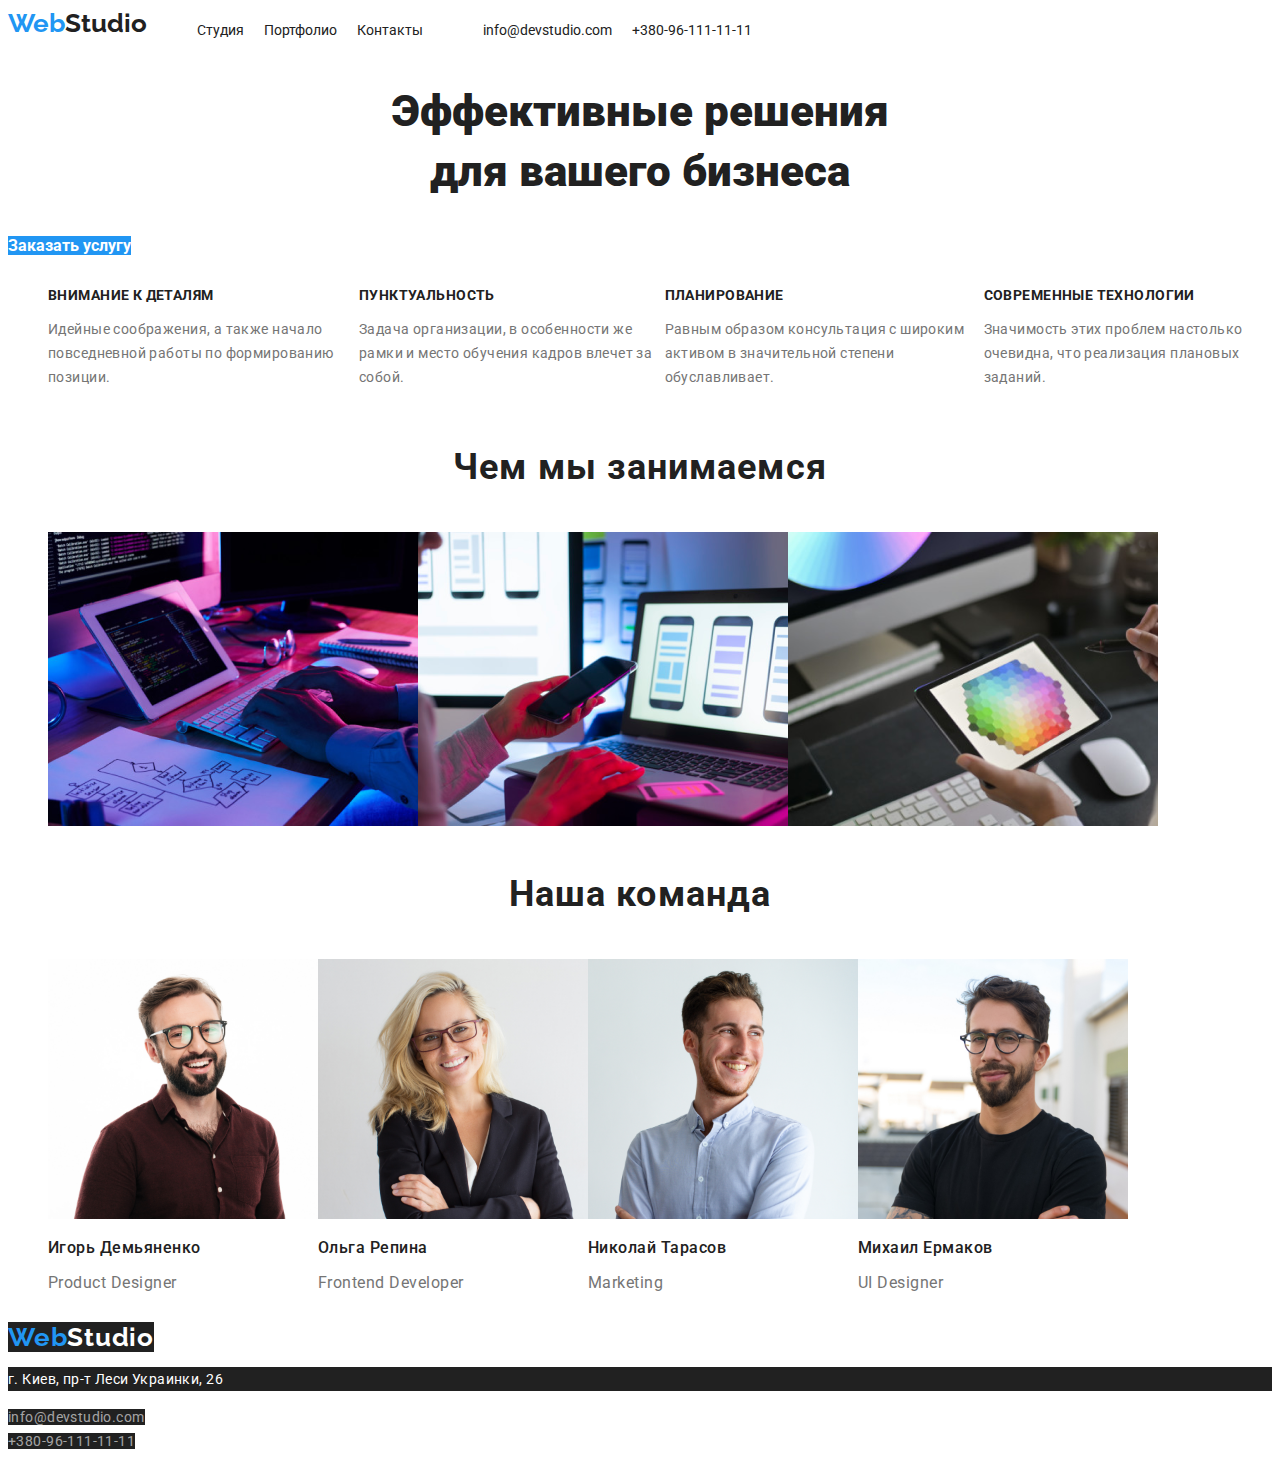
==== index.html @ ad435b64 "adding styles" ====
<!DOCTYPE html>
<html lang="ru">
<head>
    <meta charset="UTF-8">
    <meta http-equiv="X-UA-Compatible" content="IE=edge">
    <meta name="viewport" content="width=device-width, initial-scale=1.0">
    <title>WebStudio</title>
    <link href="https://fonts.googleapis.com/css2?family=Raleway:wght@700&family=Roboto:wght@400;700;900&display=swap"
        rel="stylesheet">
    <link rel="stylesheet" href="./css/styles.css">

</head>

<body>
    <header>
        <nav class="navigation">
        <a class="logo" href="https://brainlab.com" target="_blank">
        <span class="logo-begin">Web</span>Studio
        </a>
    <ul class="link">
        <li><a class="link-nav" href="#" target="_blank">Студия</a></li>
        <li><a class="link-nav" href="/portfolio/index.html" target="_blank">Портфолио</a></li>
        <li><a class="link-nav" href="#" target="_blank">Контакты</a></li>
    </ul>
    <ul class="address-link">
        <li><a class="link-address" href="mailto:info@devstudio.com" target="_blank">info@devstudio.com</a></li>
        <li><a class="link-address" href="tel:+380961111111" target="_blank">+380-96-111-11-11</a></li>
    </ul>
</nav>
        
    </header>
    <main>
        <section>
            <h1 class="hero">Эффективные решения<br> для вашего бизнеса</h1>
            <a href class="hero-link">Заказать услугу</a>
        </section>
        <section>
            <ul class="information">
                <li>
                    <h2 class="header">Внимание к деталям</h2>
                    <p class="header-text">Идейные соображения, а также начало повседневной работы по формированию позиции.</p>
                </li>
                <li>
                    <h2 class="header">Пунктуальность</h2>
                    <p class="header-text">Задача организации, в особенности же рамки и место обучения кадров влечет за собой.</p>
                </li>
                <li>
                    <h2 class="header">Планирование</h2>
                    <p class="header-text">Равным образом консультация с широким активом в значительной степени обуславливает.</p>
                </li>
                <li>
                    <h2 class="header">Современные технологии</h2>
                    <p class="header-text">Значимость этих проблем настолько очевидна, что реализация плановых заданий.</p>
                </li>
            </ul>
        </section>
        <section>
            <h2 class="section-work">Чем мы занимаемся</h2>
            <ul class="work-photo">
                <li>
                    <img src="/images/img1.png" alt="работа за компютером" width="370">
                </li>
                <li>
                    <img src="/images/img2.png" alt="работа с телефоном" width="370">
                </li>
                <li>
                    <img src="/images/img 3.png" alt="работа с планшето" width="370">
                </li>
            </ul>
        </section>
        <section>
            <h2 class="section-team">Наша команда</h2>
            <ul class="team">
                <li>
                    <img src="/images/img2,1.jpg" alt="мужчина" width="270">
                    <p class="name-employee">Игорь Демьяненко</p>
                    <p class="job-title">Product Designer</p>
                </li>
                <li>
                    <img src="/images/img 2,2.jpg" alt="женщина" width="270">
                    <p class="name-employee">Ольга Репина</p>
                    <p class="job-title">Frontend Developer</p>
                </li>
                <li>
                    <img src="/images/img 2,3.jpg" alt="мужчина" width="270">
                    <p class="name-employee">Николай Тарасов</p>
                    <p class="job-title">Marketing</p>
                </li>
                <li>
                    <img src="/images/img 2,4.jpg" alt="мужчина" width="270">
                    <p class="name-employee">Михаил Ермаков</p>
                    <p class="job-title">UI Designer</p>
                     </li>
            </ul>
        </section>
    </main>
    <footern class="">
        <a href="https://brainlab.com" class="footer-logo" target="_blank">
        <span class="footer-begin">Web</span>Studio
        </a>
        <address>
            <p class="address">г. Киев, пр-т Леси Украинки, 26</p>
            
                <a class="link-footer" href="mailto:info@devstudio.com" target="_blank">info@devstudio.com</a><br>
                <a class="link-footer" href="tel:+380961111111" target="_blank">+380-96-111-11-11</a>
            
        </address>
    </footer>
</body>
</html>
---- css/styles.css ----
body{
    font-family: 'Roboto';
    font-size: 14px;
    color: #212121;
    font-style: normal;
}


ul {
    list-style: none;
}

.navigation{
    display: inline-flex;
}

.logo{
    font-family: 'Raleway';
    font-size: 26px;
    font-weight: 700;
    line-height: 31px;
    color: #212121;
    text-decoration: none;
}

.logo-begin {
    color: #2196F3;
}

.link{
    display: inline-flex;
}

.link-nav{
    color: #212121;
    text-decoration: none;
    margin: 10px;

}

.link-nav:hover,
.link-nav:focus{
    color: #2196F3;
}

.address-link{
    display: inline-flex;
}

.link-address{
    color: #212121;
    text-decoration: none;
    margin: 10px;
}

.link-address:hover,
.link-address:focus{
    color:  #2196F3;
}

.hero{
    font-weight: 900;
    font-size: 44px;
    line-height: 60px;
    text-align: center;
}

.hero-link{
    color: #FFFFFF;
    font-weight: 700;
    font-size: 16px;
    line-height: 30px;
    background-color: #2196F3;
    text-decoration: none;
    text-align: center;
}

.header{
    font-weight: 700;
    font-size: 14px;
    line-height: 16px;
    letter-spacing: 0.03em;
    text-transform: uppercase;
}

.information{
    display: inline-flex;
}
.header-text{
    
    font-weight: 400;
    font-size: 14px;
    line-height: 24px;
    letter-spacing: 0.03em;
    color: #757575;
}

.section-work{
    font-weight: 700;
    font-size: 36px;
    line-height: 42px;
    text-align: center;
    letter-spacing: 0.03em;
}

.work-photo{
    display: inline-flex;
}

.section-team{
    font-weight: 700;
    font-size: 36px;
    line-height: 42px;
    text-align: center;
    letter-spacing: 0.03em;
}

.team{
    display: inline-flex;
}

.name-employee{
    font-weight: 500;
    font-size: 16px;
    line-height: 19px;
    letter-spacing: 0.03em;
}

.job-title{
    font-weight: 400;
    font-size: 16px;
    line-height: 19px;
    letter-spacing: 0.03em;
    color: #757575;
}


.footer-logo{
    font-family: 'Raleway';
    font-weight: 700;
    font-size: 26px;
    line-height: 31px;
    letter-spacing: 0.03em;
    color: #ffffff;
    background-color: #212121;
    text-decoration: none;
}

.footer-begin{
    color: #2196F3;
}

.address{
    font-family: 'Roboto';
    font-style: normal;
    font-weight: 400;
    font-size: 14px;
    line-height: 24px; 
    letter-spacing: 0.03em;
    color: #FFFFFF;
    background-color: #212121;
    text-decoration: none;
}

.link-footer{
    font-family: 'Roboto';
    font-style: normal;
    font-weight: 400;
    font-size: 14px;
    line-height: 24px;
    letter-spacing: 0.03em;
    color: rgba(255, 255, 255, 0.6);
    background-color: #212121;
    text-decoration: none;
}

.link-footer:hover,
.link-footer:active{
    color: #2196F3;
}
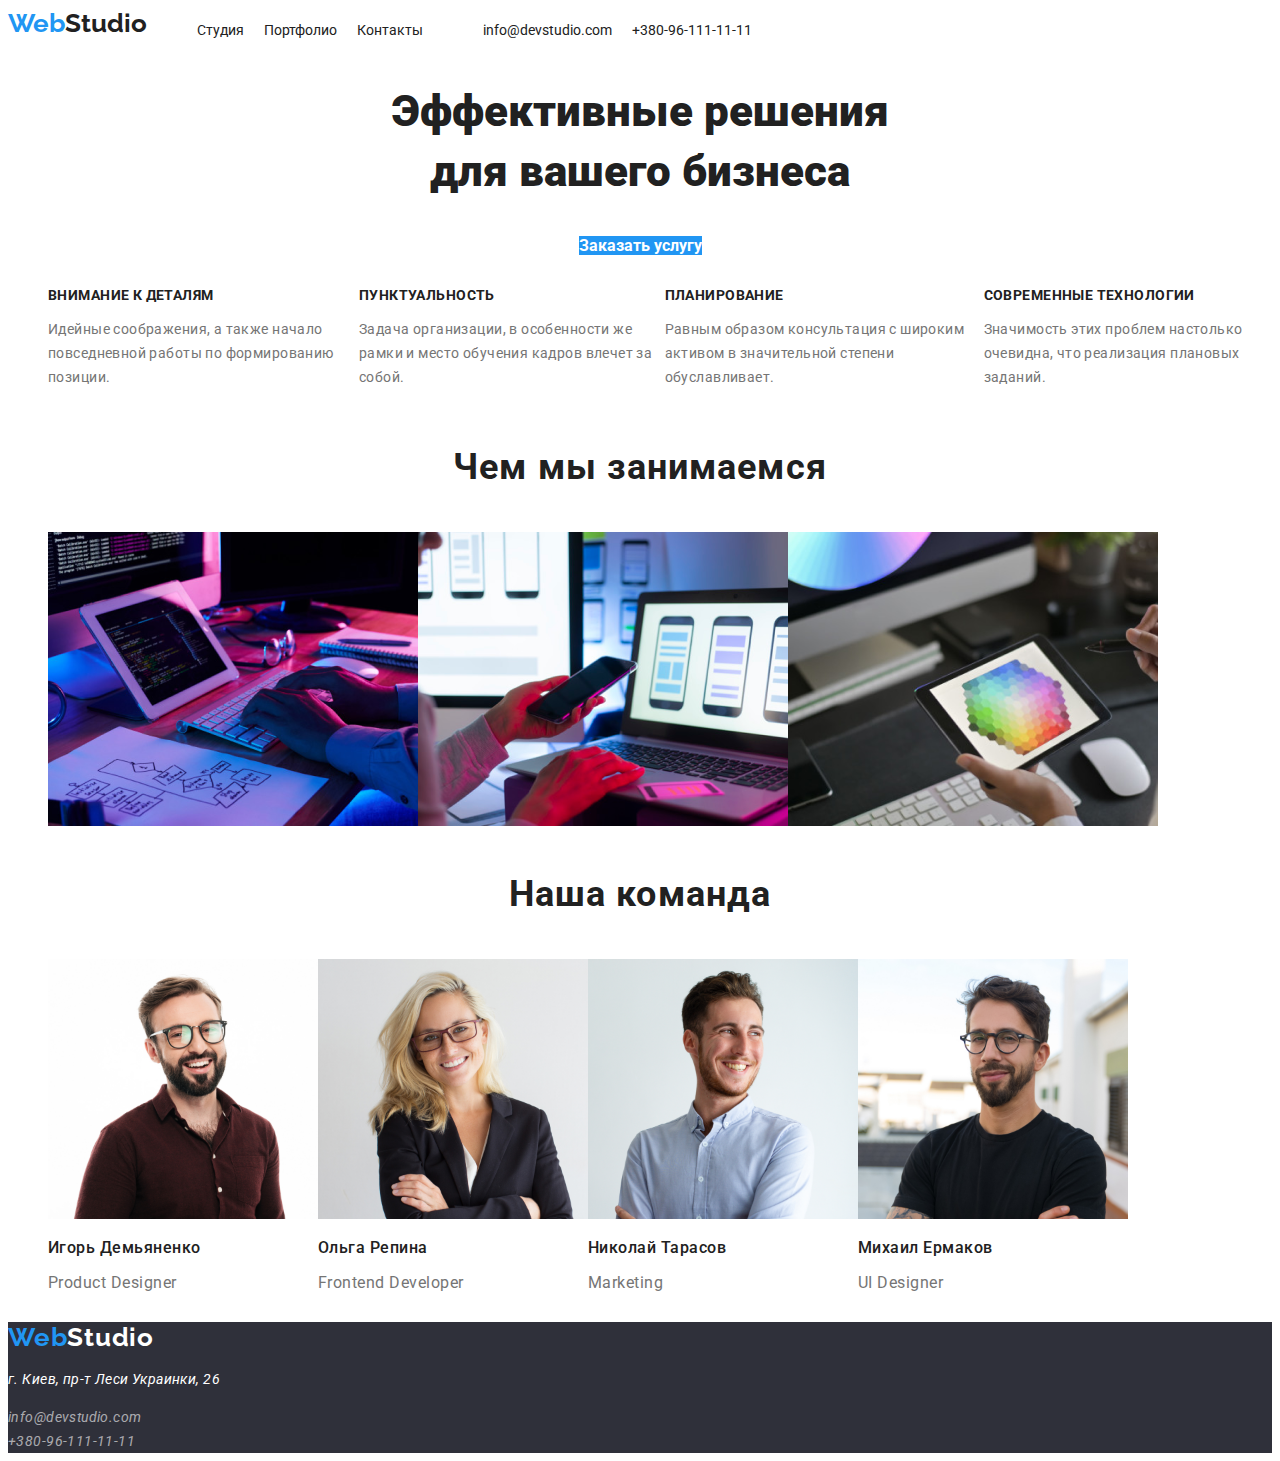
==== commit d6a81ec1: "adding styles to the second page" ====
--- a/index.html
+++ b/index.html
@@ -32,7 +32,10 @@
     <main>
         <section>
             <h1 class="hero">Эффективные решения<br> для вашего бизнеса</h1>
-            <a href class="hero-link">Заказать услугу</a>
+            <div class="hero-link-wrapper">
+                <a href class="hero-link">Заказать услугу</a>
+            </div>
+            
         </section>
         <section>
             <ul class="information">
@@ -94,7 +97,7 @@
             </ul>
         </section>
     </main>
-    <footern class="">
+    <footer class="footer">
         <a href="https://brainlab.com" class="footer-logo" target="_blank">
         <span class="footer-begin">Web</span>Studio
         </a>
--- a/css/styles.css
+++ b/css/styles.css
@@ -35,7 +35,6 @@
     color: #212121;
     text-decoration: none;
     margin: 10px;
-
 }
 
 .link-nav:hover,
@@ -72,6 +71,9 @@
     line-height: 30px;
     background-color: #2196F3;
     text-decoration: none;
+}
+
+.hero-link-wrapper{
     text-align: center;
 }
 
@@ -86,8 +88,7 @@
 .information{
     display: inline-flex;
 }
-.header-text{
-    
+.header-text{ 
     font-weight: 400;
     font-size: 14px;
     line-height: 24px;
@@ -134,6 +135,9 @@
     color: #757575;
 }
 
+.footer{
+    background-color: #2F303A;
+}
 
 .footer-logo{
     font-family: 'Raleway';
@@ -142,7 +146,6 @@
     line-height: 31px;
     letter-spacing: 0.03em;
     color: #ffffff;
-    background-color: #212121;
     text-decoration: none;
 }
 
@@ -151,26 +154,20 @@
 }
 
 .address{
-    font-family: 'Roboto';
-    font-style: normal;
     font-weight: 400;
     font-size: 14px;
     line-height: 24px; 
     letter-spacing: 0.03em;
     color: #FFFFFF;
-    background-color: #212121;
     text-decoration: none;
 }
 
 .link-footer{
-    font-family: 'Roboto';
-    font-style: normal;
     font-weight: 400;
     font-size: 14px;
     line-height: 24px;
     letter-spacing: 0.03em;
     color: rgba(255, 255, 255, 0.6);
-    background-color: #212121;
     text-decoration: none;
 }
 
@@ -179,3 +176,38 @@
     color: #2196F3;
 }
 
+.button{
+    font-weight: 500;
+    font-size: 16px;
+    line-height: 26px;
+    text-align: center;
+    letter-spacing: 0.03em;
+    color: #212121;
+}
+
+.button-link{
+    border: none;
+}
+
+.button-link:hover,
+.button-link:active{
+    background: #2196F3;
+}
+
+.list-header{
+    font-weight: 700;
+    font-size: 18px;
+    line-height: 36px;
+    letter-spacing: 0.06em;
+    color: #212121;
+}
+
+.list-text{
+    font-weight: 400;
+    font-size: 16px;
+    line-height: 30px;
+    letter-spacing: 0.03em;
+    color: #757575;
+}
+
+.
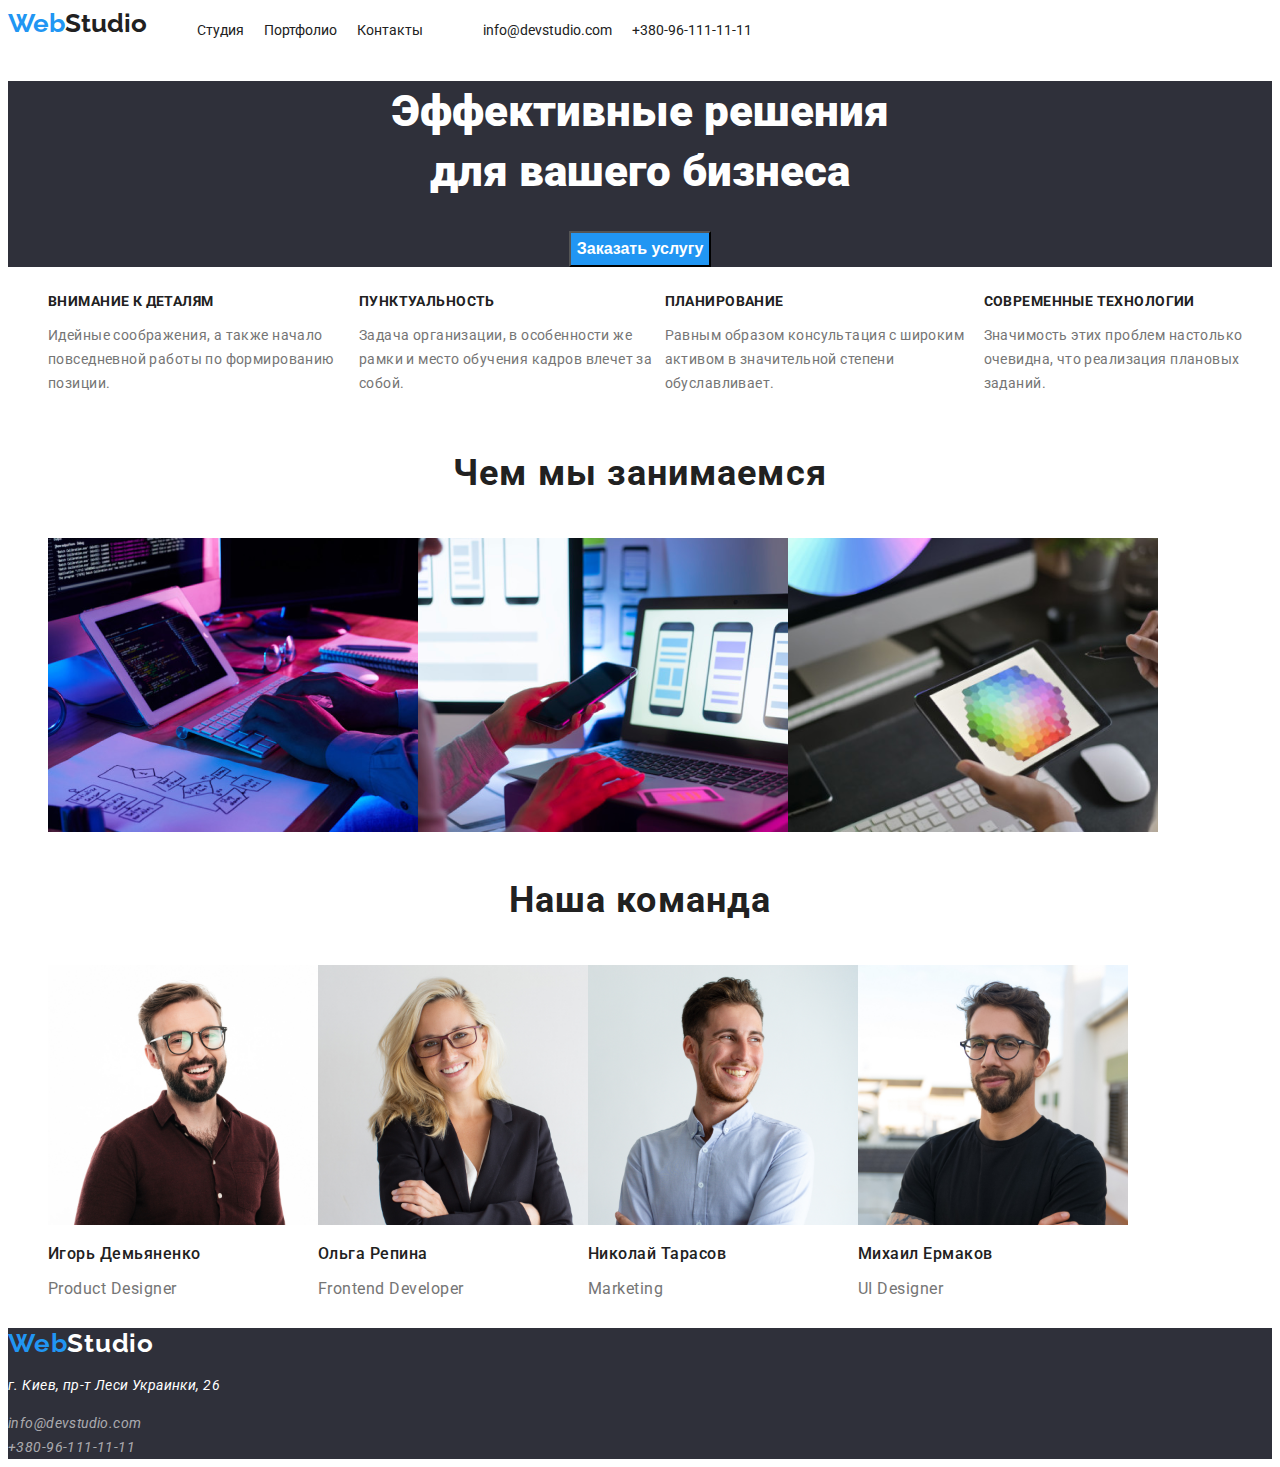
==== commit bb7c46d3: "style fixes" ====
--- a/index.html
+++ b/index.html
@@ -30,11 +30,15 @@
         
     </header>
     <main>
-        <section>
+        <section class="hero-section">
             <h1 class="hero">Эффективные решения<br> для вашего бизнеса</h1>
-            <div class="hero-link-wrapper">
+            <button class="hero-button">
+                Заказать услугу
+            </button>
+  
+            <!-- <div class="hero-link-wrapper">
                 <a href class="hero-link">Заказать услугу</a>
-            </div>
+            </div> -->
             
         </section>
         <section>
@@ -61,13 +65,13 @@
             <h2 class="section-work">Чем мы занимаемся</h2>
             <ul class="work-photo">
                 <li>
-                    <img src="/images/img1.png" alt="работа за компютером" width="370">
+                    <img src="/images/work-photo-1.png" alt="работа за компьютером" width="370">
                 </li>
                 <li>
-                    <img src="/images/img2.png" alt="работа с телефоном" width="370">
+                    <img src="/images/work-photo-2.png" alt="работа с телефоном" width="370">
                 </li>
                 <li>
-                    <img src="/images/img 3.png" alt="работа с планшето" width="370">
+                    <img src="/images/work-photo-3.png" alt="работа с планшетом" width="370">
                 </li>
             </ul>
         </section>
@@ -75,22 +79,22 @@
             <h2 class="section-team">Наша команда</h2>
             <ul class="team">
                 <li>
-                    <img src="/images/img2,1.jpg" alt="мужчина" width="270">
+                    <img src="/images/employee-1.jpg" alt="мужчина" width="270">
                     <p class="name-employee">Игорь Демьяненко</p>
                     <p class="job-title">Product Designer</p>
                 </li>
                 <li>
-                    <img src="/images/img 2,2.jpg" alt="женщина" width="270">
+                    <img src="/images/employee-2.jpg" alt="женщина" width="270">
                     <p class="name-employee">Ольга Репина</p>
                     <p class="job-title">Frontend Developer</p>
                 </li>
                 <li>
-                    <img src="/images/img 2,3.jpg" alt="мужчина" width="270">
+                    <img src="/images/employee-3.jpg" alt="мужчина" width="270">
                     <p class="name-employee">Николай Тарасов</p>
                     <p class="job-title">Marketing</p>
                 </li>
                 <li>
-                    <img src="/images/img 2,4.jpg" alt="мужчина" width="270">
+                    <img src="/images/employee-4.jpg" alt="мужчина" width="270">
                     <p class="name-employee">Михаил Ермаков</p>
                     <p class="job-title">UI Designer</p>
                      </li>
--- a/css/styles.css
+++ b/css/styles.css
@@ -57,24 +57,24 @@
     color:  #2196F3;
 }
 
+.hero-section{
+    background-color: #2F303A;
+    text-align: center;
+}
 .hero{
     font-weight: 900;
     font-size: 44px;
     line-height: 60px;
-    text-align: center;
-}
-
-.hero-link{
+    color: #FFFFFF;
+}
+
+.hero-button{
     color: #FFFFFF;
     font-weight: 700;
     font-size: 16px;
     line-height: 30px;
     background-color: #2196F3;
     text-decoration: none;
-}
-
-.hero-link-wrapper{
-    text-align: center;
 }
 
 .header{
